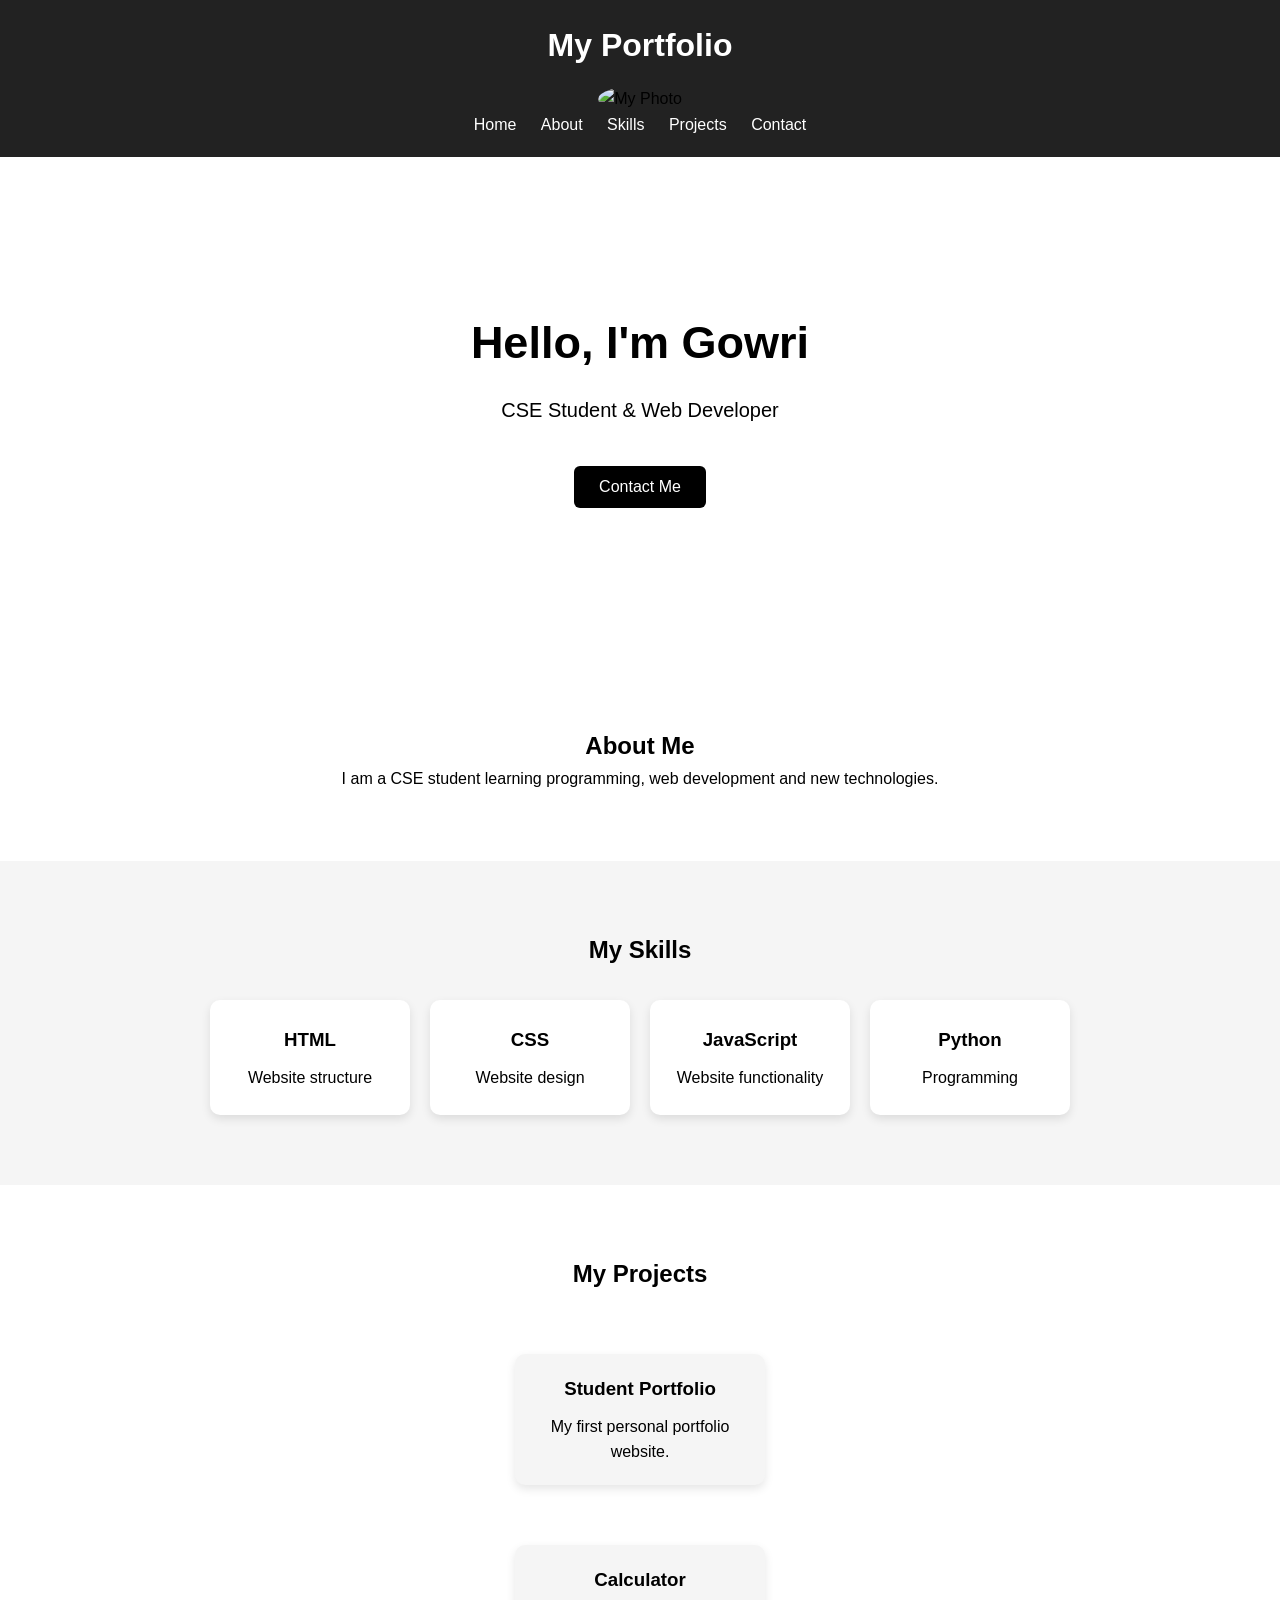
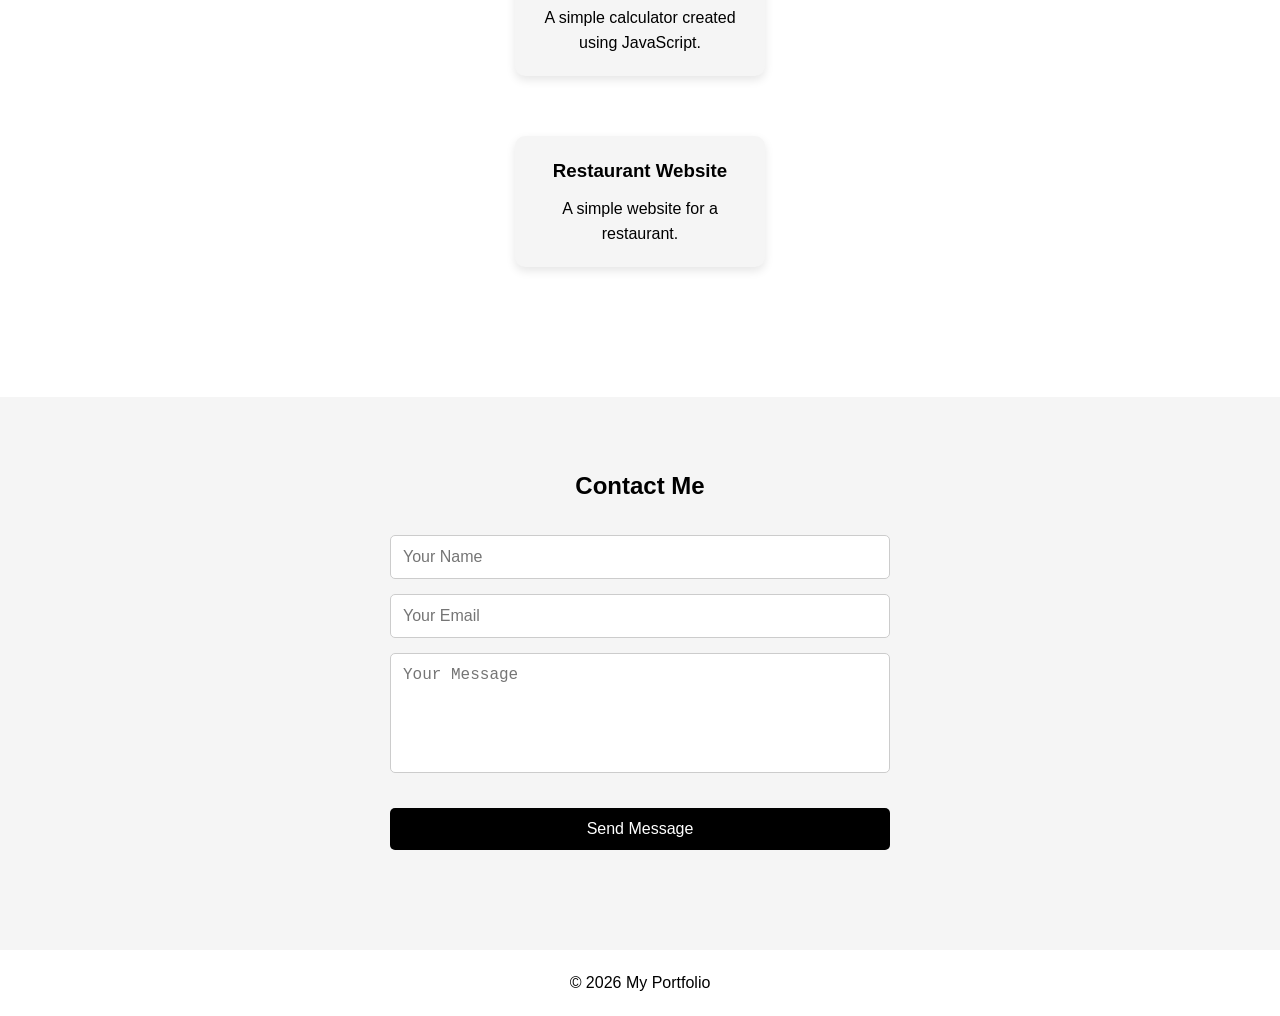
==== index.html @ adc7905e "Update index.html" ====
<!DOCTYPE html>
<html>
<head>
    <title>My Portfolio</title>
    <link rel="stylesheet" href="style.css">
</head>

<body>

    <header>
        <h1>My Portfolio</h1>
<img src="images/myphoto.jpg" alt="My Photo">
        <nav>
            <a href="#home">Home</a>
            <a href="#about">About</a>
            <a href="#skills">Skills</a>
            <a href="#projects">Projects</a>
            <a href="#contact">Contact</a>
        </nav>
    </header>

    <section id="home">
        <h2>Hello, I'm Gowri</h2>
        <p>CSE Student & Web Developer</p>
        <button onclick="showMessage()">Contact Me</button>
    </section>

    <section id="about">
        <h2>About Me</h2>
        <p>
            I am a CSE student learning programming,
            web development and new technologies.
        </p>
    </section>

    <section id="skills">

    <h2>My Skills</h2>

    <div class="skills-container">

        <div class="skill">
            <h3>HTML</h3>
            <p>Website structure</p>
        </div>

        <div class="skill">
            <h3>CSS</h3>
            <p>Website design</p>
        </div>

        <div class="skill">
            <h3>JavaScript</h3>
            <p>Website functionality</p>
        </div>

        <div class="skill">
            <h3>Python</h3>
            <p>Programming</p>
        </div>

    </div>

</section>

    <section id="projects">

    <h2>My Projects</h2>

    <div class="projects-container">

        <div class="project">
            <h3>Student Portfolio</h3>
            <p>My first personal portfolio website.</p>
        </div>

        <div class="project">
            <h3>Calculator</h3>
            <p>A simple calculator created using JavaScript.</p>
        </div>

        <div class="project">
            <h3>Restaurant Website</h3>
            <p>A simple website for a restaurant.</p>
        </div>

    </div>

</section>

    <section id="contact">

    <h2>Contact Me</h2>

    <form onsubmit="sendMessage(event)">

        <input type="text" placeholder="Your Name">

        <input type="email" placeholder="Your Email">

        <textarea placeholder="Your Message"></textarea>

        <button type="submit">Send Message</button>

    </form>

</section>

    <footer>
        <p>© 2026 My Portfolio</p>
    </footer>

    <script src="script.js"></script>

</body>
</html>
---- style.css ----
* {
    margin: 0;
    padding: 0;
    box-sizing: border-box;
}

body {
    font-family: Arial, sans-serif;
    line-height: 1.6;
}

header {
    padding: 20px;
    text-align: center;
    background: #222;
}

header h1 {
    color: white;
    margin-bottom: 15px;
}

nav a {
    color: white;
    text-decoration: none;
    margin: 10px;
}

section {
    padding: 70px 10%;
    text-align: center;
}

#home {
    min-height: 500px;
    display: flex;
    flex-direction: column;
    justify-content: center;
    align-items: center;
}

#home h2 {
    font-size: 45px;
    margin-bottom: 10px;
}

button {
    margin-top: 20px;
    padding: 12px 25px;
    border: none;
    border-radius: 5px;
    cursor: pointer;
}

ul {
    list-style: none;
    margin-top: 20px;
}

li {
    margin: 10px;
}

#projects div {
    margin: 20px auto;
    padding: 20px;
    max-width: 500px;
}

footer {
    padding: 20px;
    text-align: center;
}
@media (max-width: 600px) {

    nav a {
        display: block;
        margin: 8px;
    }

    #home h2 {
        font-size: 32px;
    }

    section {
        padding: 50px 5%;
    }

}
img {
    width: 250px;
    height: 250px;
    object-fit: cover;
    border-radius: 50%;
}
#home h2 {
    font-size: 45px;
    margin-bottom: 15px;
}

#home p {
    font-size: 20px;
    margin-bottom: 20px;
}

#home button {
    background: black;
    color: white;
    padding: 12px 25px;
    border: none;
    border-radius: 6px;
    cursor: pointer;
    font-size: 16px;
}

#home button:hover {
    background: gray;
}
#skills {
    background: #f5f5f5;
}

.skills-container {
    display: flex;
    justify-content: center;
    gap: 20px;
    flex-wrap: wrap;
    margin-top: 30px;
}

.skill {
    width: 200px;
    padding: 25px;
    background: white;
    border-radius: 10px;
    box-shadow: 0 4px 10px rgba(0,0,0,0.1);
}

.skill h3 {
    margin-bottom: 10px;
}
#projects {
    background: #ffffff;
}

.projects-container {
    display: flex;
    justify-content: center;
    gap: 20px;
    flex-wrap: wrap;
    margin-top: 30px;
}

.project {
    width: 250px;
    padding: 25px;
    background: #f5f5f5;
    border-radius: 10px;
    box-shadow: 0 4px 10px rgba(0,0,0,0.1);
}

.project h3 {
    margin-bottom: 10px;
}
#contact {
    background: #f5f5f5;
}

#contact form {
    max-width: 500px;
    margin: 30px auto;
    display: flex;
    flex-direction: column;
    gap: 15px;
}

#contact input,
#contact textarea {
    padding: 12px;
    border: 1px solid #ccc;
    border-radius: 5px;
    font-size: 16px;
}

#contact textarea {
    height: 120px;
    resize: none;
}

#contact button {
    padding: 12px;
    background: black;
    color: white;
    border: none;
    border-radius: 5px;
    cursor: pointer;
    font-size: 16px;
}
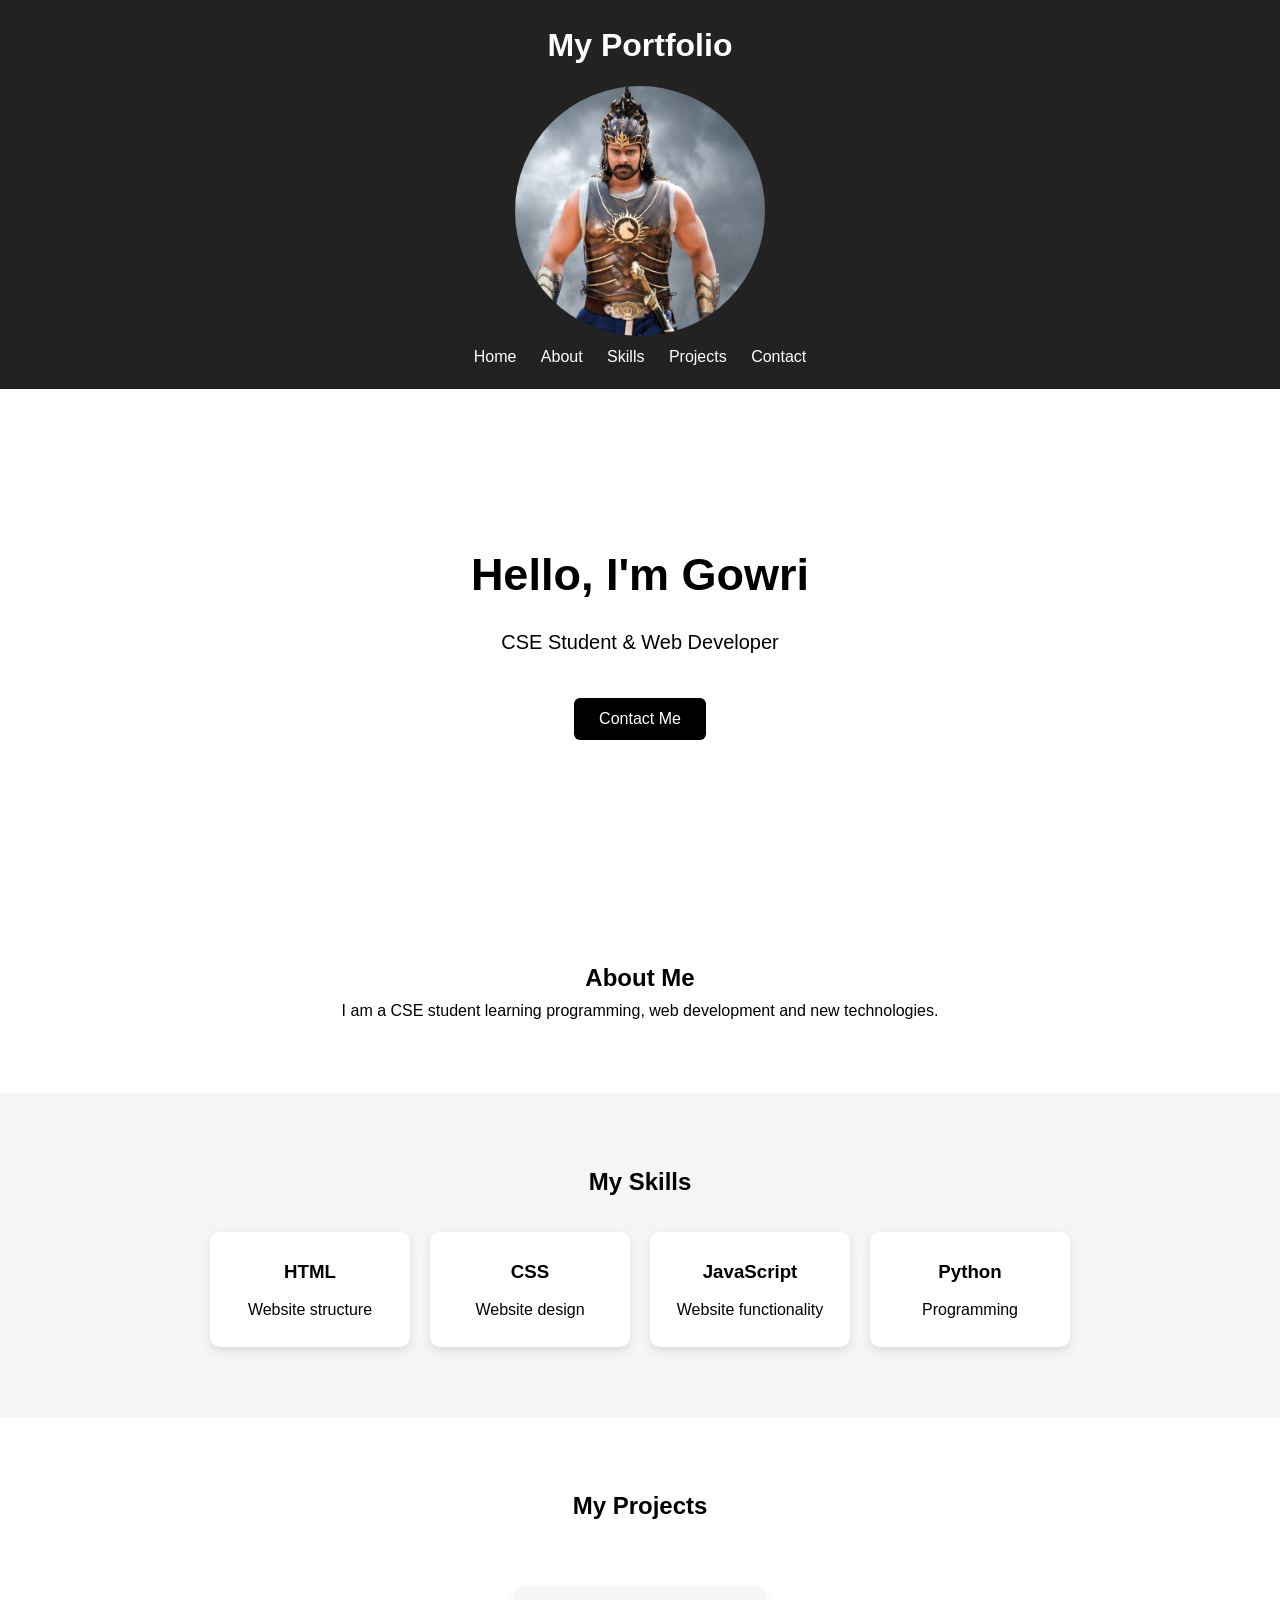
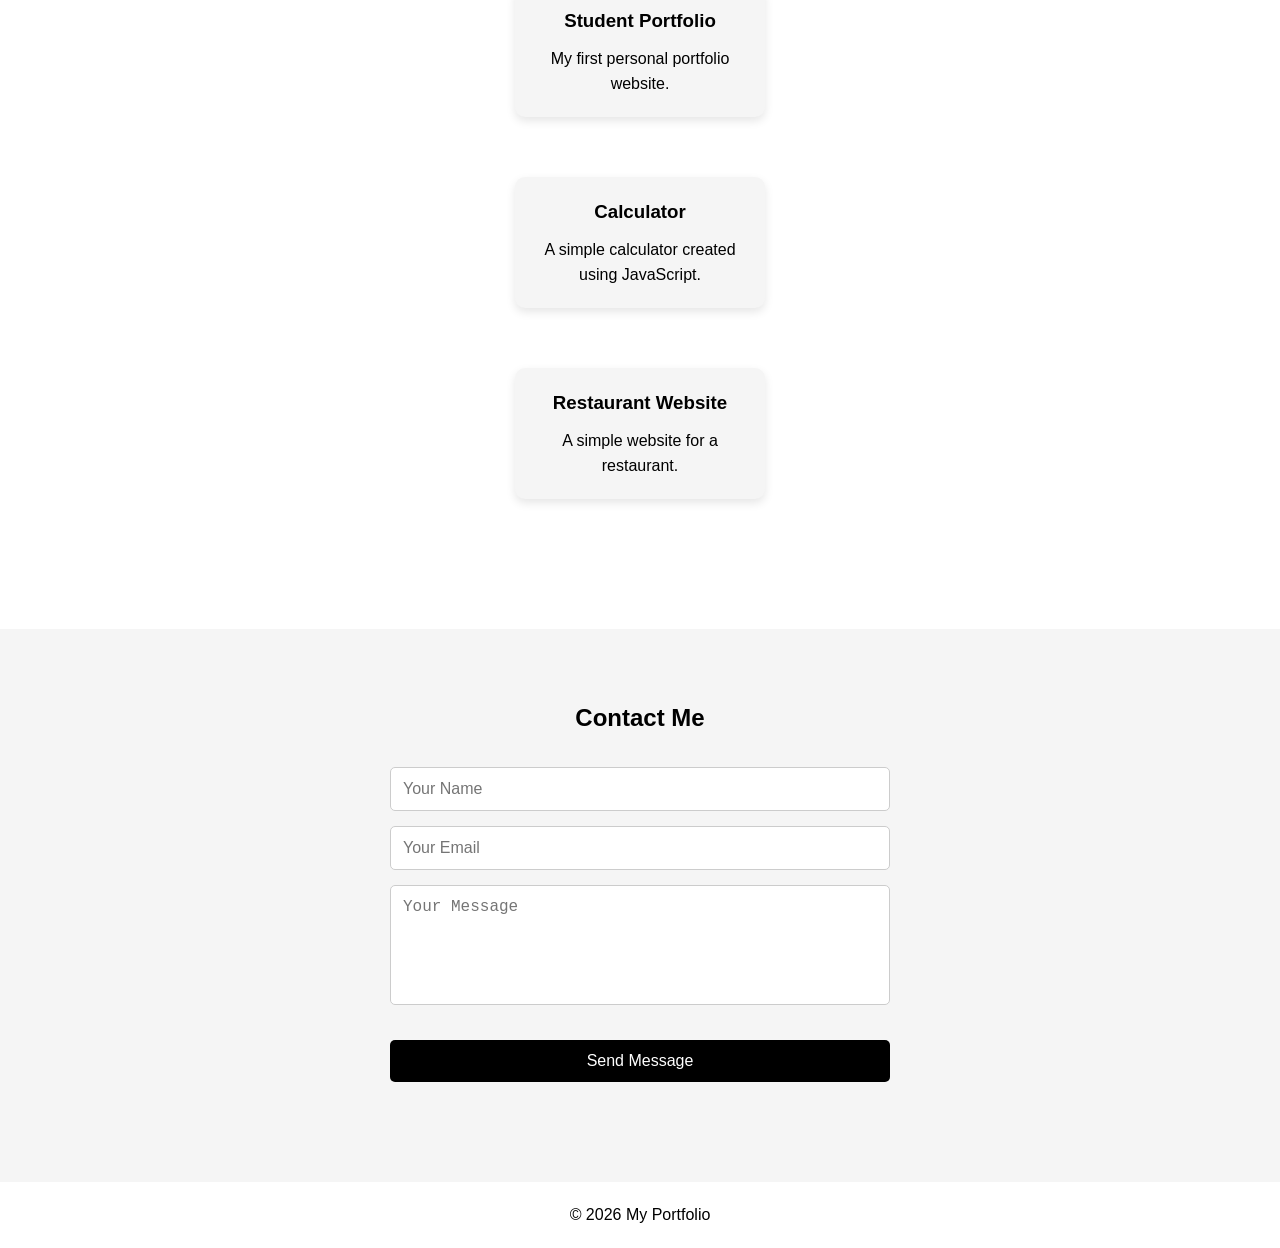
==== commit 8e3734d9: "Update index.html" ====
--- a/index.html
+++ b/index.html
@@ -9,7 +9,7 @@
 
     <header>
         <h1>My Portfolio</h1>
-<img src="images/myphoto.jpg" alt="My Photo">
+<img src="myphoto.jpg" alt="My Photo">
         <nav>
             <a href="#home">Home</a>
             <a href="#about">About</a>
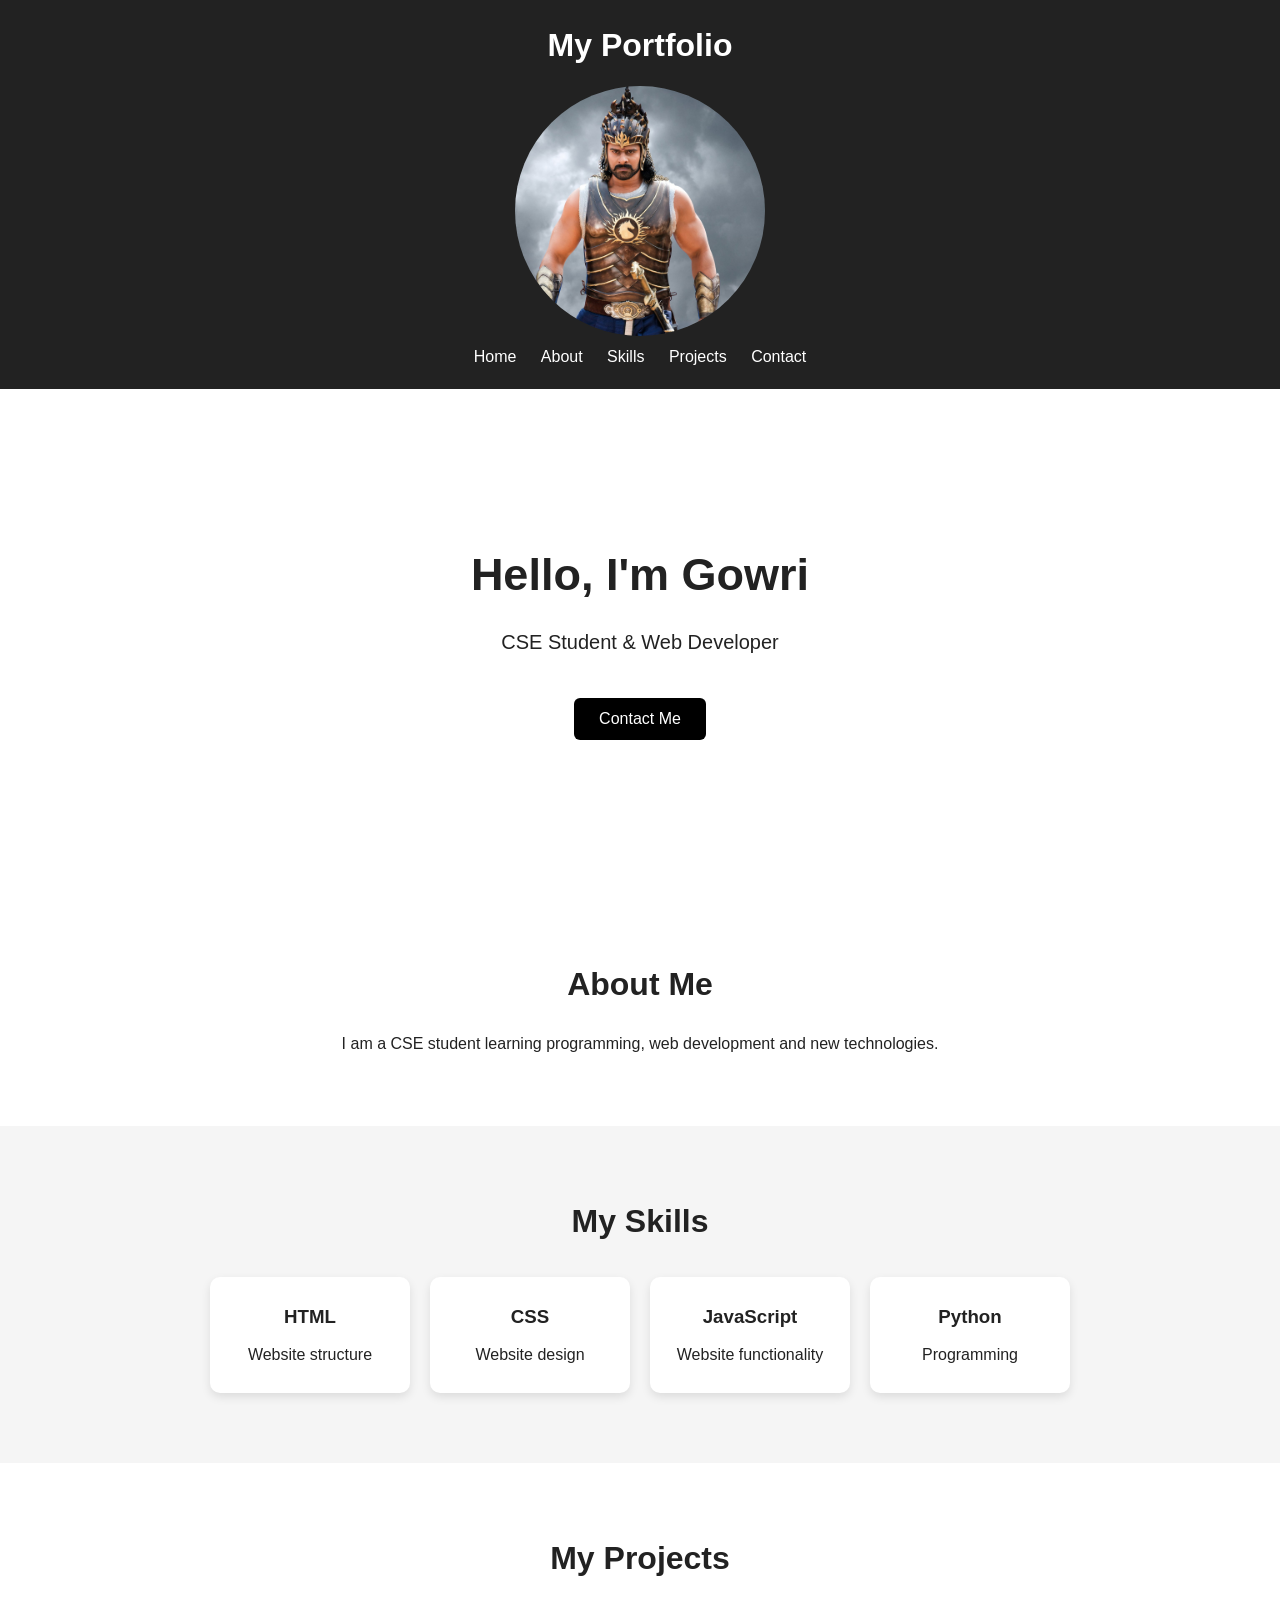
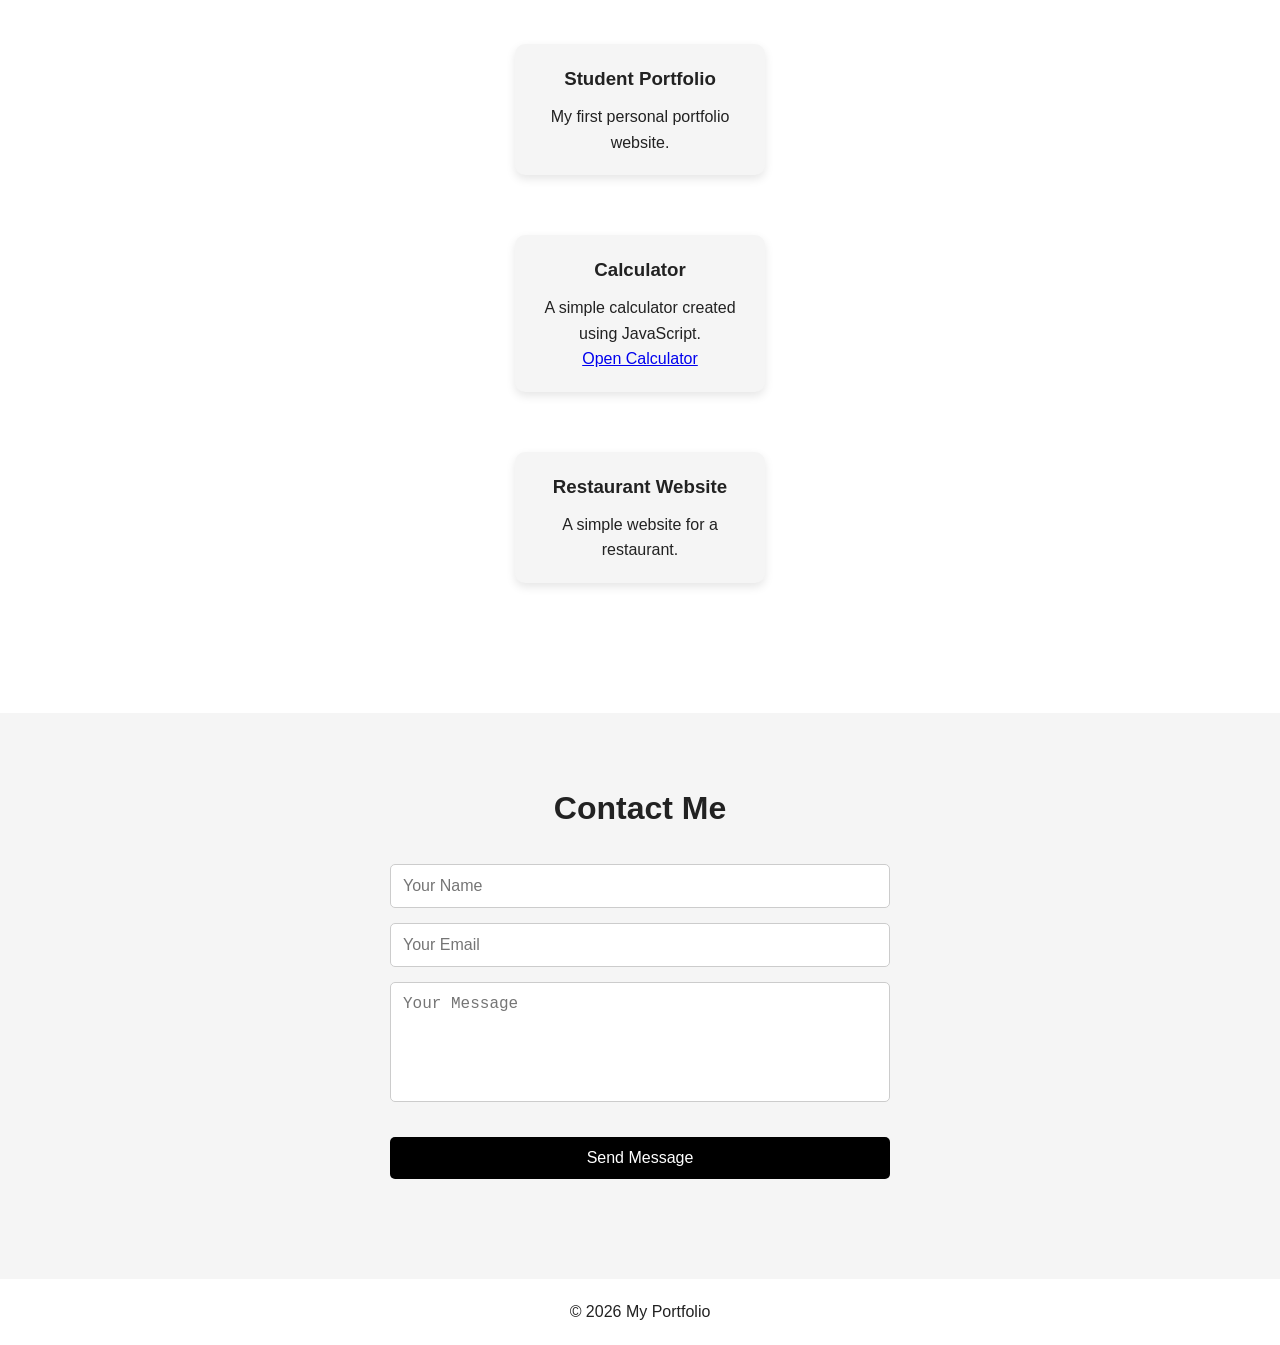
==== commit 79ec59c3: "Add link to open calculator in projects section Added a link to open the calculator in the projects " ====
--- a/index.html
+++ b/index.html
@@ -77,6 +77,7 @@
         <div class="project">
             <h3>Calculator</h3>
             <p>A simple calculator created using JavaScript.</p>
+                <a href="calculator.html">Open Calculator</a>
         </div>
 
         <div class="project">
--- a/style.css
+++ b/style.css
@@ -1,3 +1,6 @@
+html {
+    scroll-behavior: smooth;
+}
 * {
     margin: 0;
     padding: 0;
@@ -195,4 +198,104 @@
     border-radius: 5px;
     cursor: pointer;
     font-size: 16px;
+}
+body {
+    background: #ffffff;
+    color: #222;
+}
+
+section h2 {
+    font-size: 32px;
+    margin-bottom: 20px;
+}
+
+nav a {
+    transition: 0.3s;
+}
+
+nav a:hover {
+    color: #00aaff;
+}
+
+.skill,
+.project {
+    transition: 0.3s;
+}
+
+.skill:hover,
+.project:hover {
+    transform: translateY(-8px);
+}
+@media (max-width: 600px) {
+
+    header {
+        padding: 15px;
+    }
+
+    nav a {
+        display: block;
+        margin: 8px;
+    }
+
+    section {
+        padding: 50px 20px;
+    }
+
+    #home h2 {
+        font-size: 32px;
+    }
+
+    #home p {
+        font-size: 18px;
+    }
+
+    img {
+        width: 180px;
+        height: 180px;
+    }
+
+    .skill,
+    .project {
+        width: 100%;
+        max-width: 300px;
+    }
+
+}
+#calculator {
+    max-width: 350px;
+    margin: 80px auto;
+    padding: 25px;
+    text-align: center;
+}
+
+#calculator h1 {
+    margin-bottom: 20px;
+}
+
+#display {
+    width: 100%;
+    height: 60px;
+    margin-bottom: 15px;
+    padding: 10px;
+    font-size: 25px;
+    text-align: right;
+    box-sizing: border-box;
+}
+
+.calculator-buttons {
+    display: grid;
+    grid-template-columns: repeat(4, 1fr);
+    gap: 10px;
+}
+
+.calculator-buttons button {
+    height: 55px;
+    font-size: 20px;
+    border: none;
+    border-radius: 8px;
+    cursor: pointer;
+}
+
+.calculator-buttons button:hover {
+    transform: scale(1.05);
 }
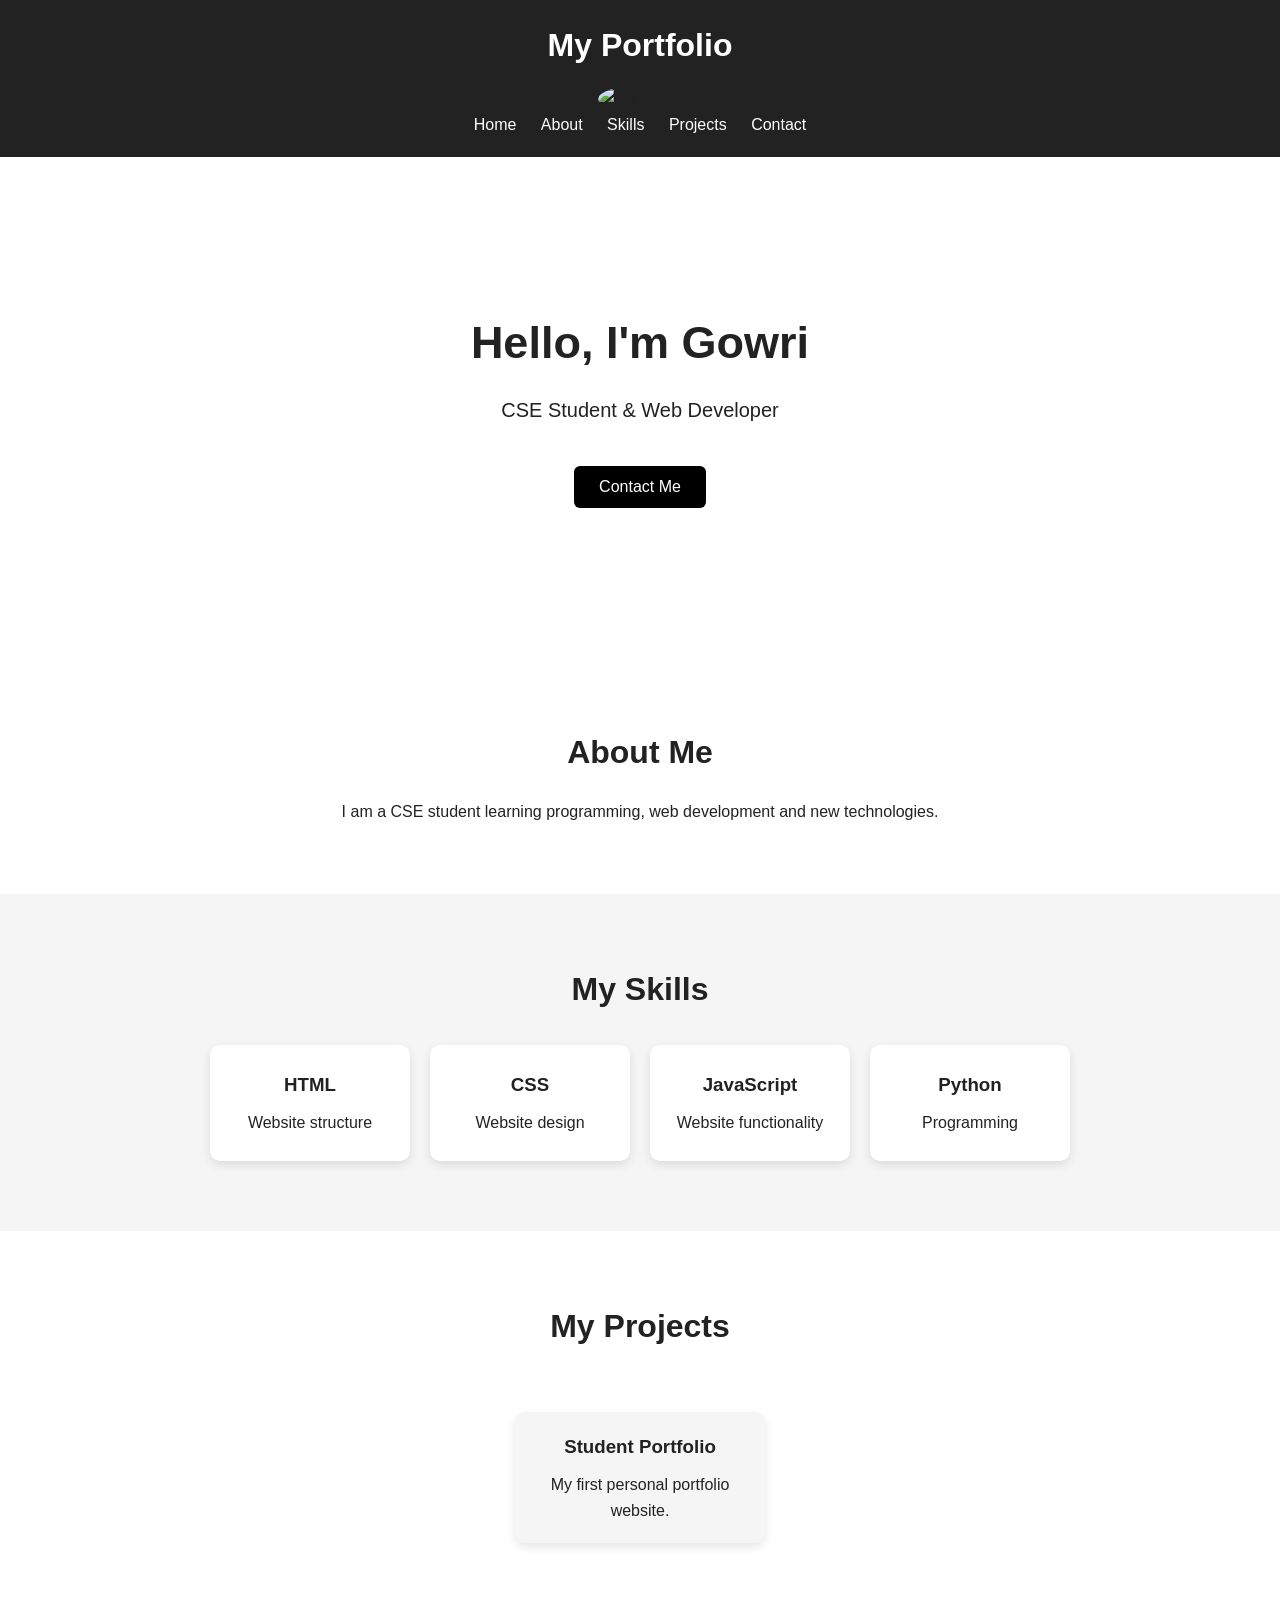
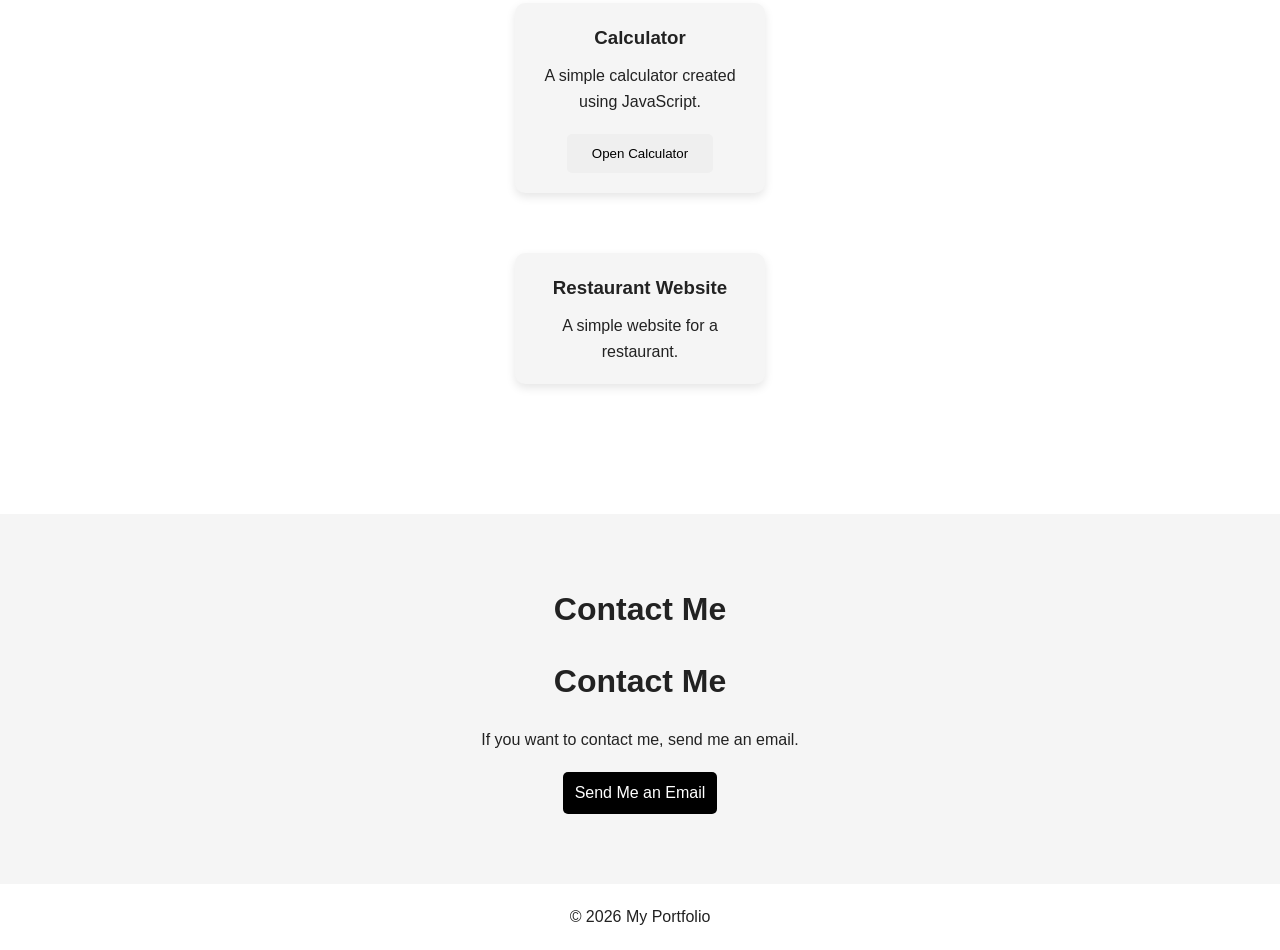
==== commit 36c63274: "update contact section" ====
--- a/index.html
+++ b/index.html
@@ -9,7 +9,7 @@
 
     <header>
         <h1>My Portfolio</h1>
-<img src="myphoto.jpg" alt="My Photo">
+<img src="images/myphoto.jpg" alt="My Photo">
         <nav>
             <a href="#home">Home</a>
             <a href="#about">About</a>
@@ -74,11 +74,14 @@
             <p>My first personal portfolio website.</p>
         </div>
 
-        <div class="project">
-            <h3>Calculator</h3>
-            <p>A simple calculator created using JavaScript.</p>
-                <a href="calculator.html">Open Calculator</a>
-        </div>
+       <div class="project">
+    <h3>Calculator</h3>
+    <p>A simple calculator created using JavaScript.</p>
+
+    <a href="calculator.html">
+        <button>Open Calculator</button>
+    </a>
+</div>
 
         <div class="project">
             <h3>Restaurant Website</h3>
@@ -93,17 +96,17 @@
 
     <h2>Contact Me</h2>
 
-    <form onsubmit="sendMessage(event)">
+<div class="contact-box">
 
-        <input type="text" placeholder="Your Name">
+    <h2>Contact Me</h2>
 
-        <input type="email" placeholder="Your Email">
+    <p>If you want to contact me, send me an email.</p>
 
-        <textarea placeholder="Your Message"></textarea>
+    <a href="mailto:gowrinagasai0@gmail.com">
+        <button>Send Me an Email</button>
+    </a>
 
-        <button type="submit">Send Message</button>
-
-    </form>
+</div>
 
 </section>
 
@@ -114,4 +117,4 @@
     <script src="script.js"></script>
 
 </body>
-</html>
+</html>
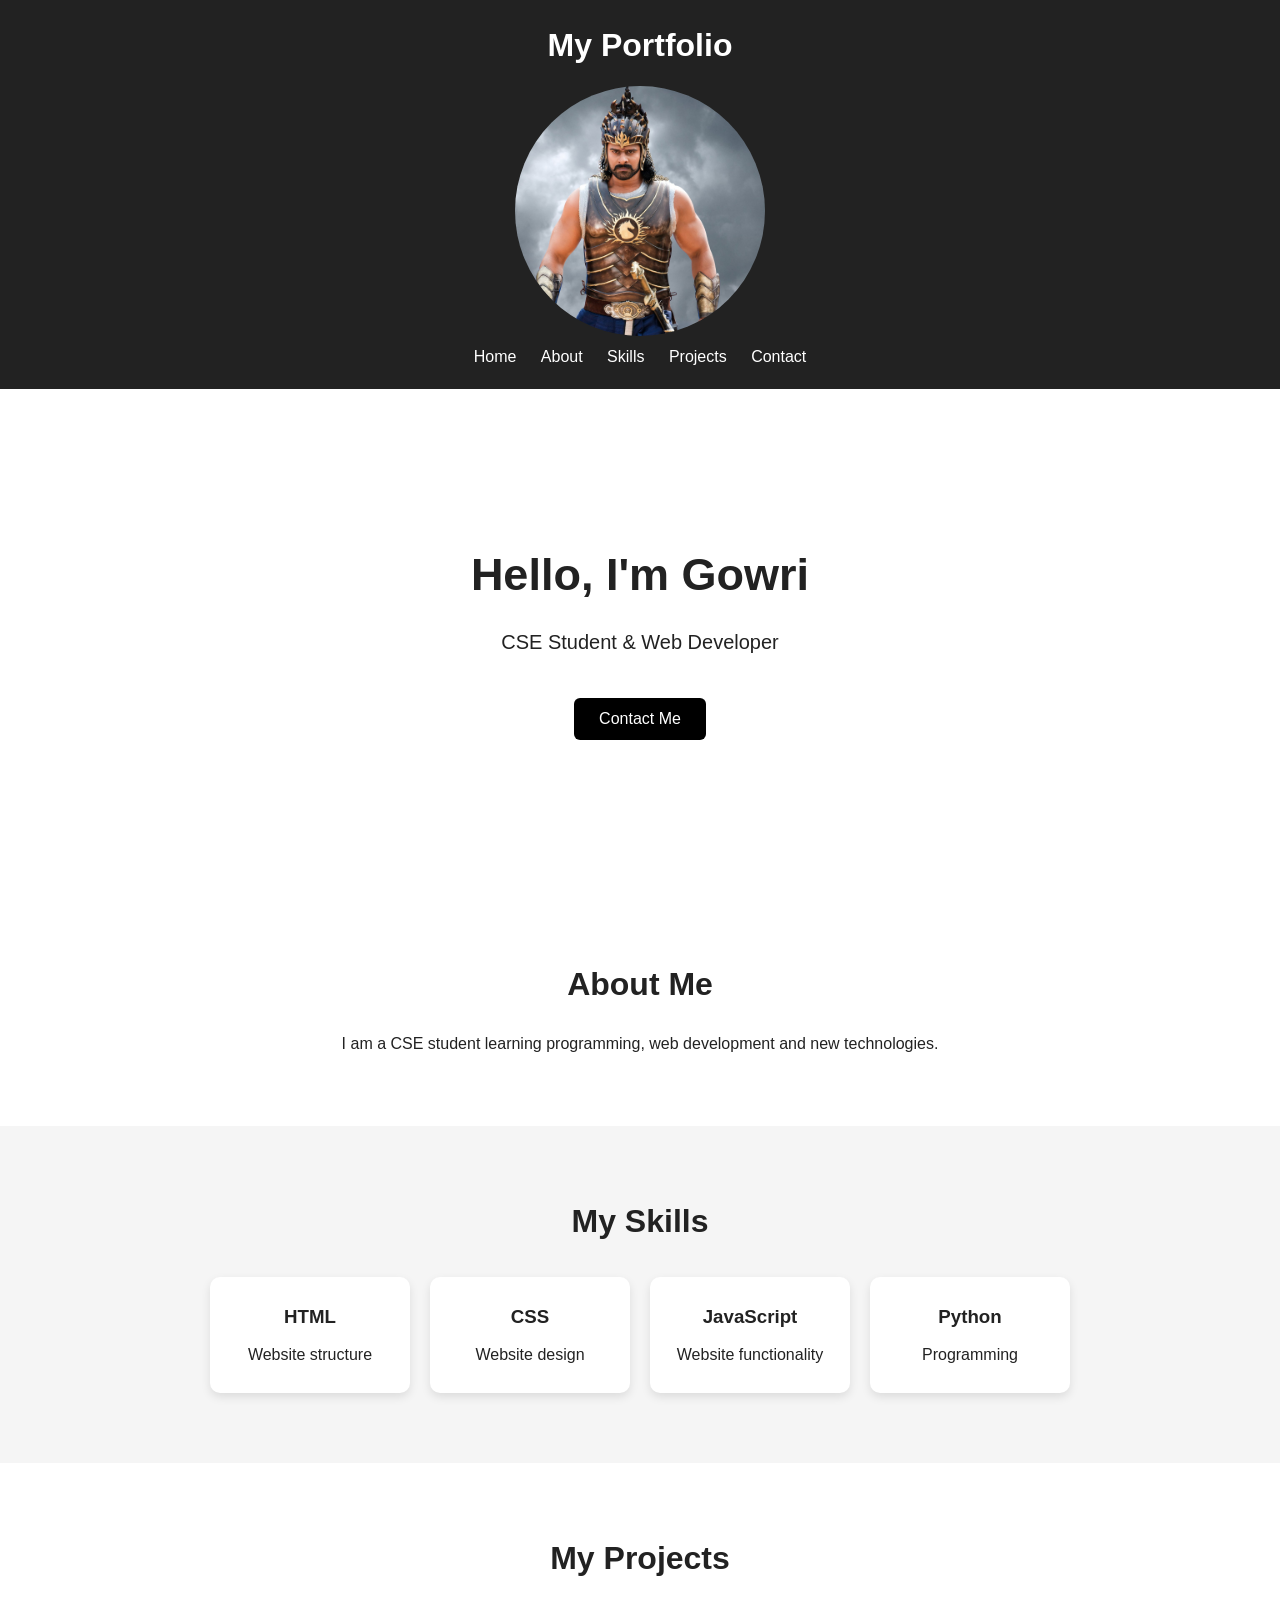
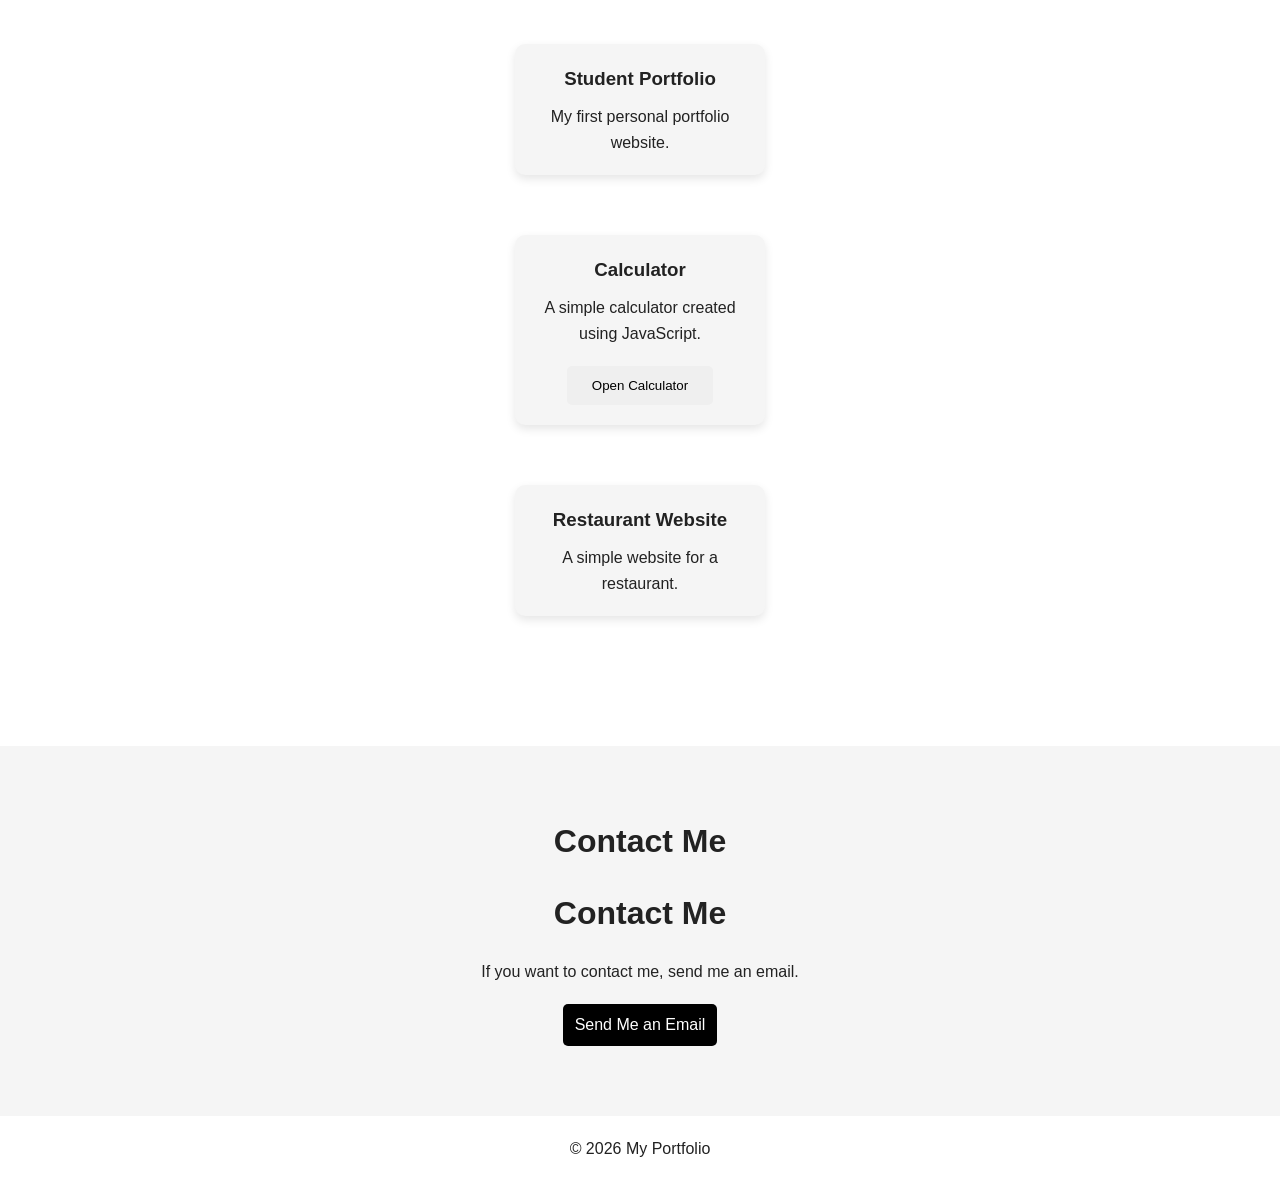
==== commit dd6470b6: "Add files via upload" ====
--- a/index.html
+++ b/index.html
@@ -9,7 +9,7 @@
 
     <header>
         <h1>My Portfolio</h1>
-<img src="images/myphoto.jpg" alt="My Photo">
+<img src="myphoto.jpg" alt="My Photo">
         <nav>
             <a href="#home">Home</a>
             <a href="#about">About</a>
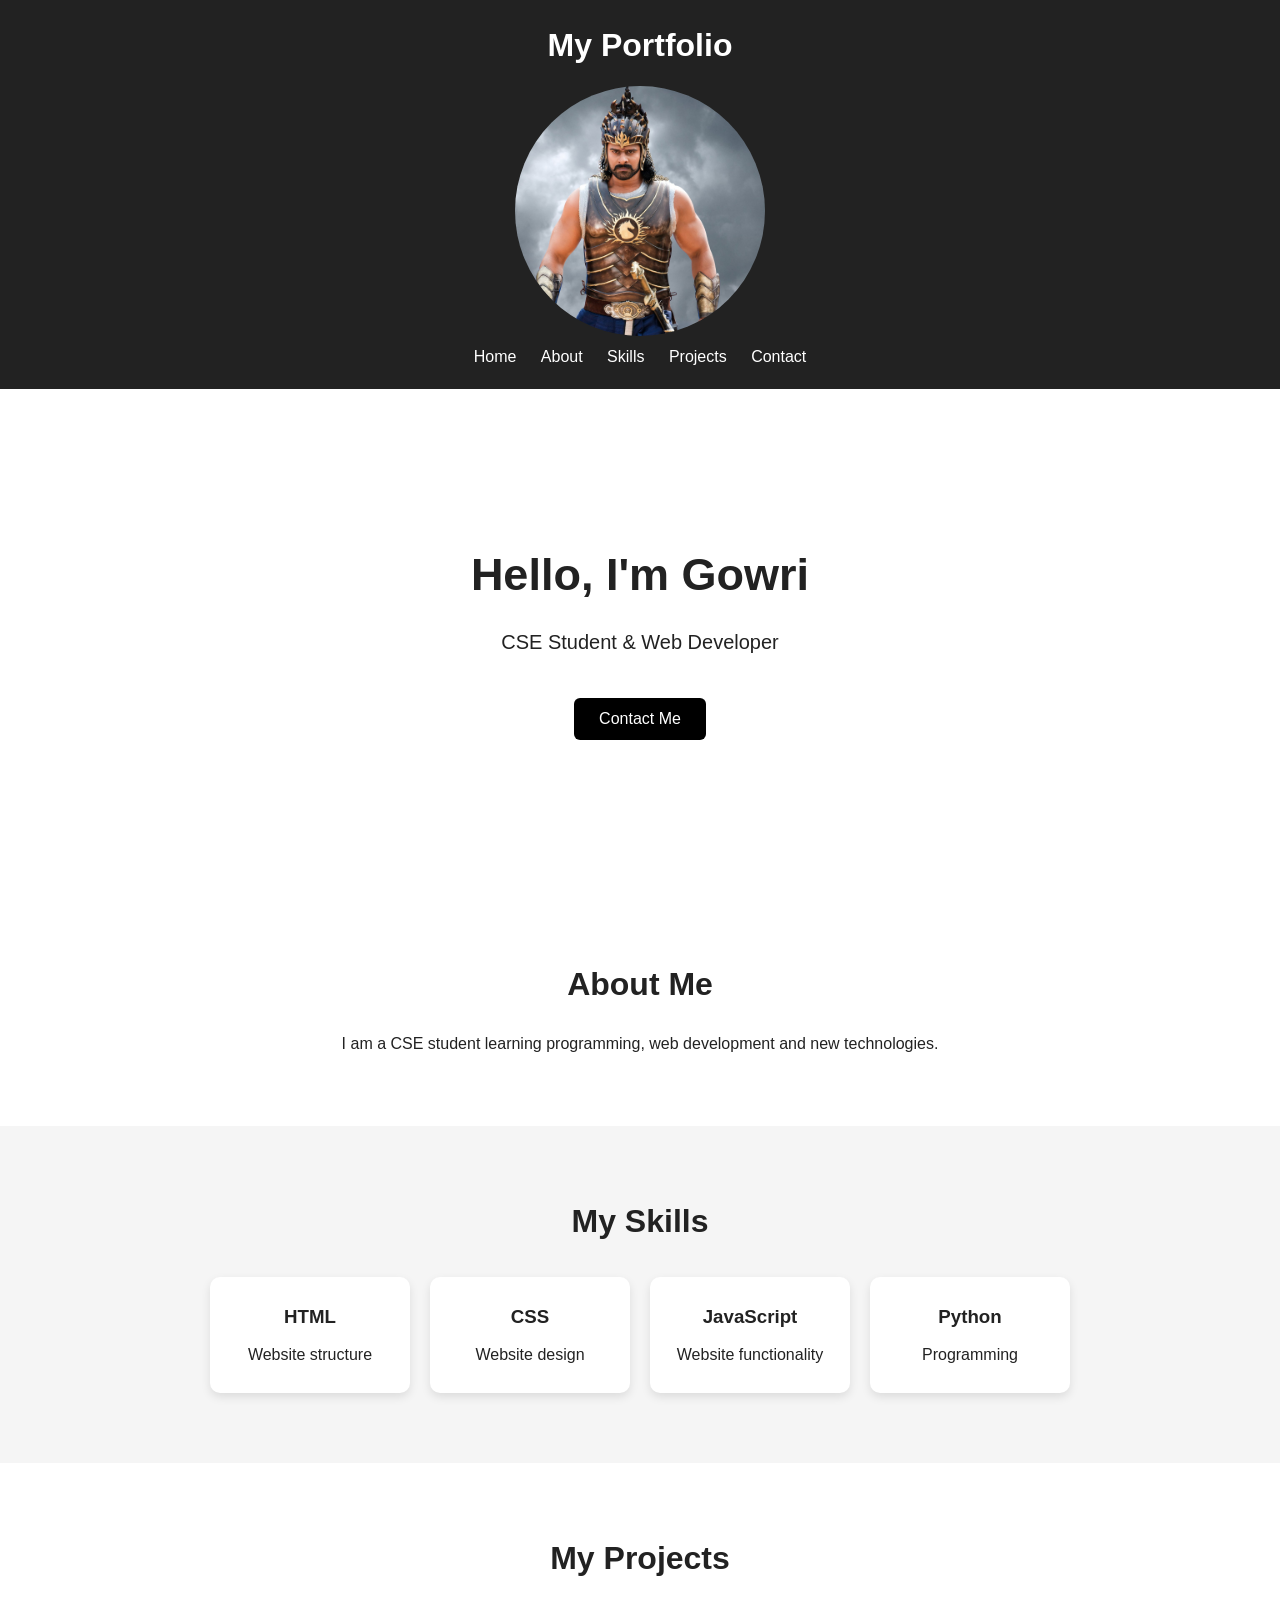
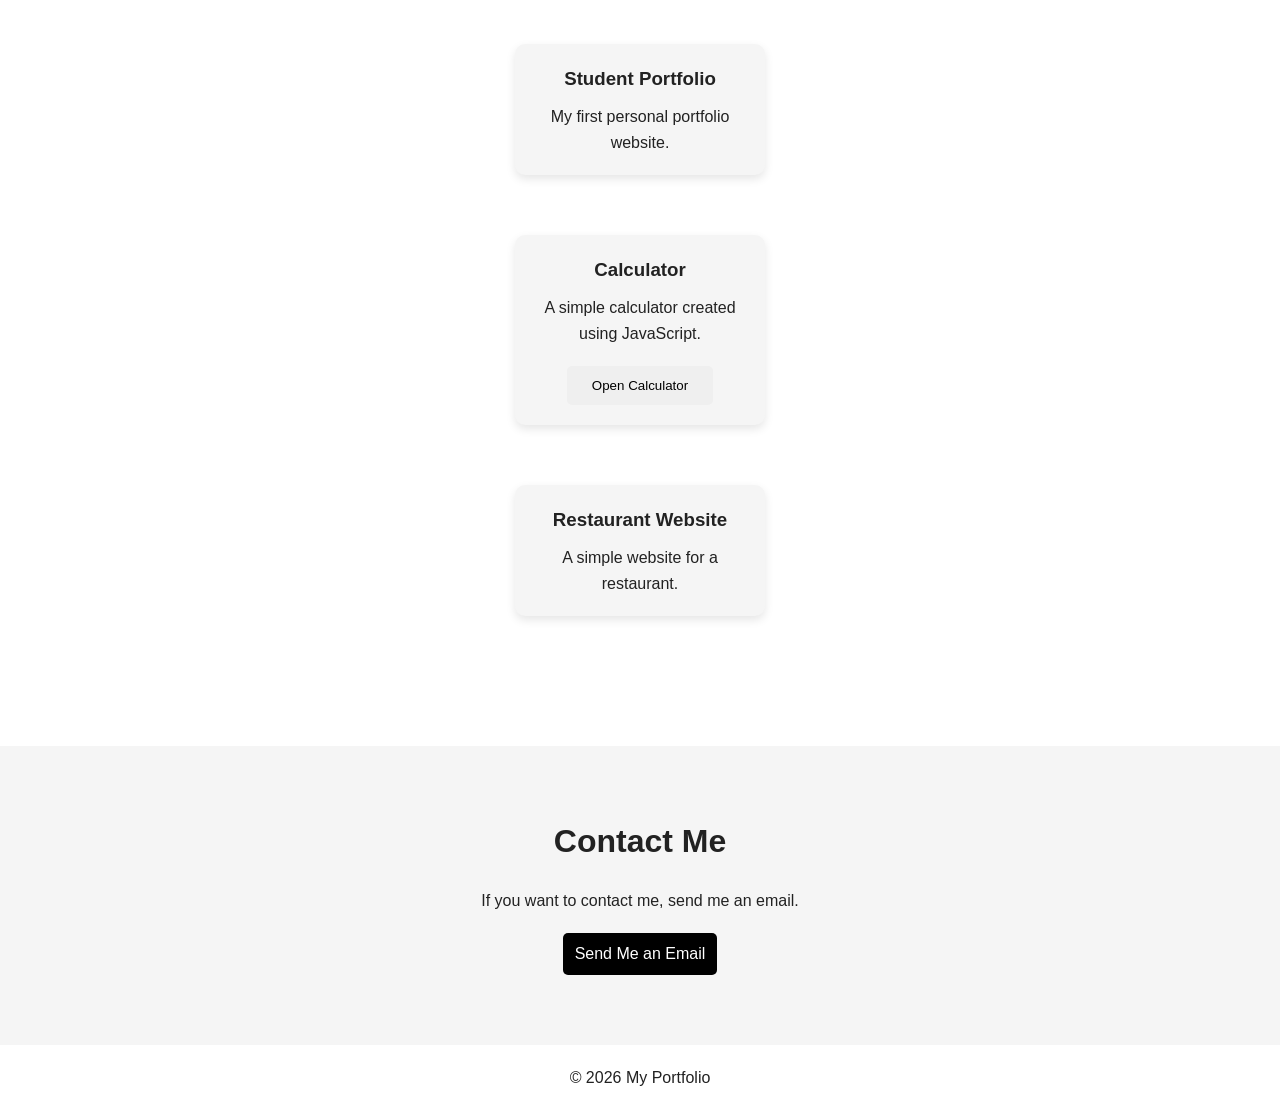
==== commit 02881777: "Add files via upload" ====
--- a/index.html
+++ b/index.html
@@ -98,7 +98,6 @@
 
 <div class="contact-box">
 
-    <h2>Contact Me</h2>
 
     <p>If you want to contact me, send me an email.</p>
 
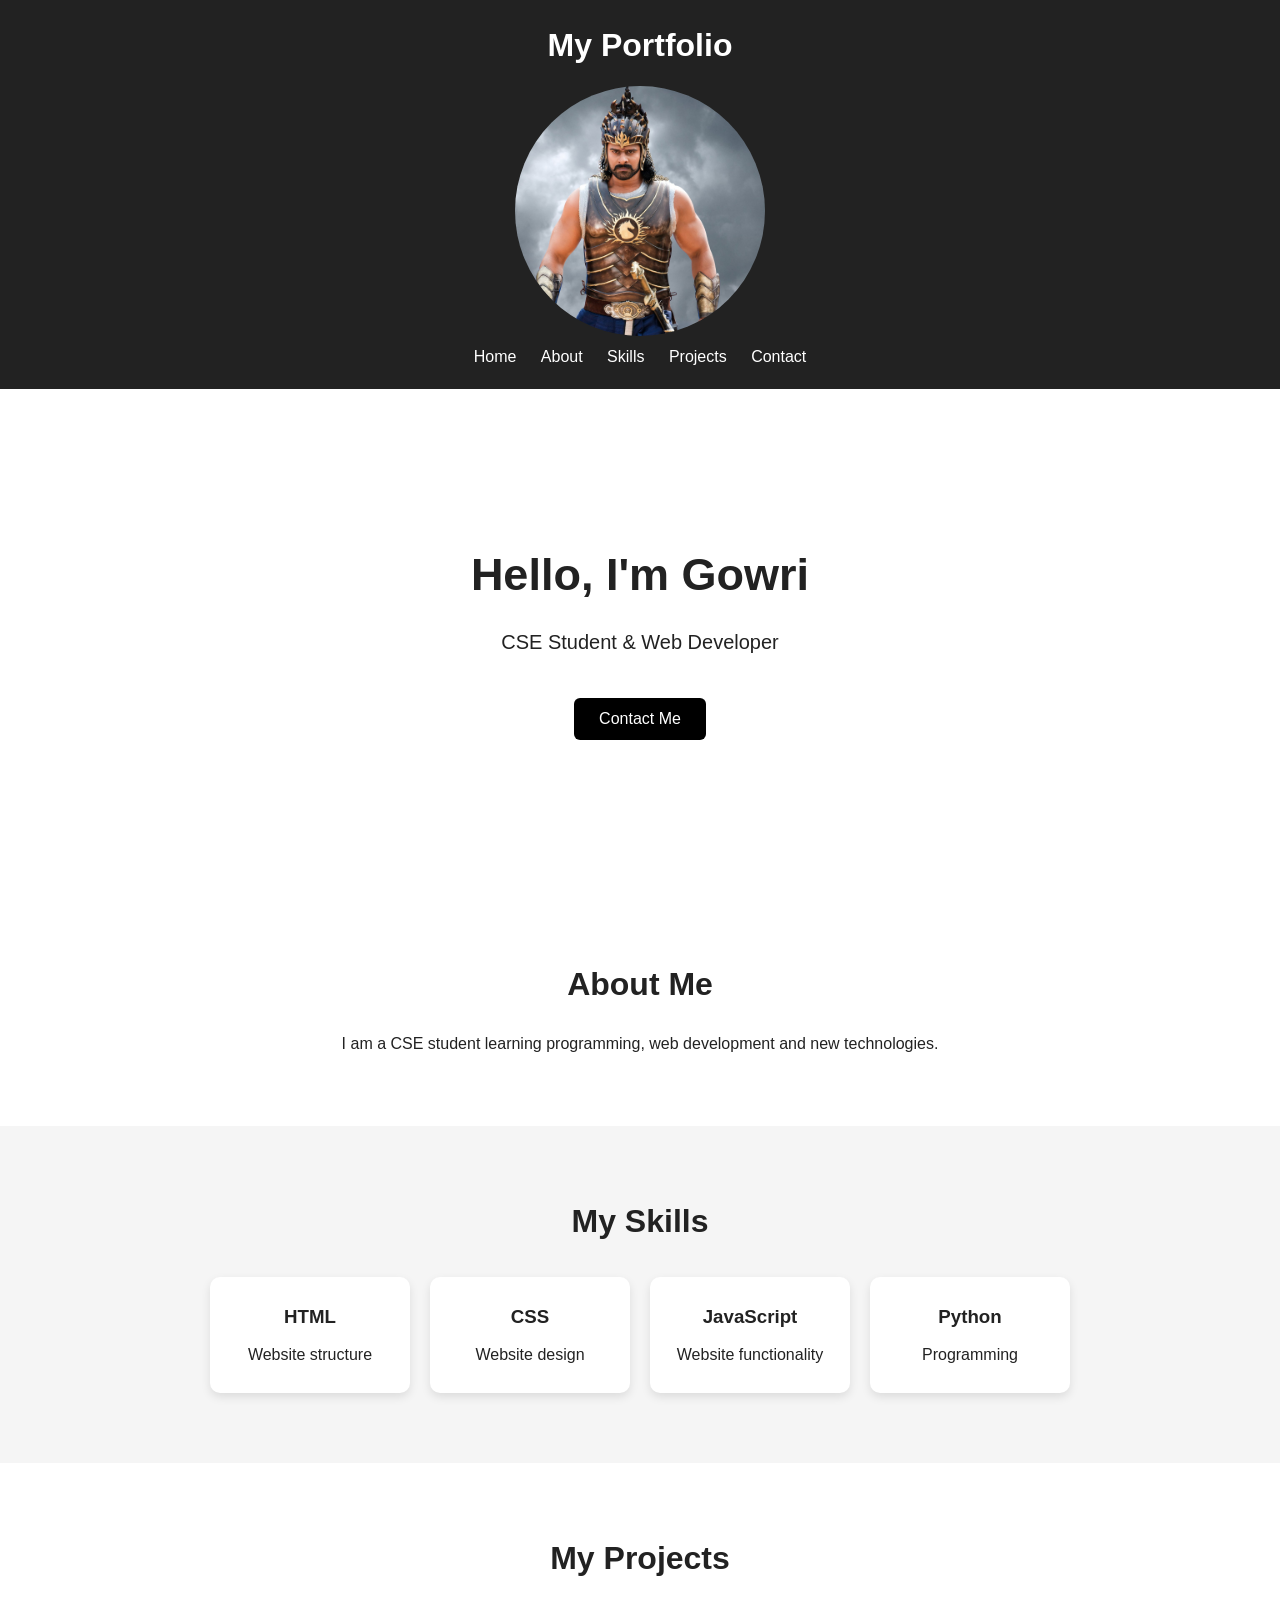
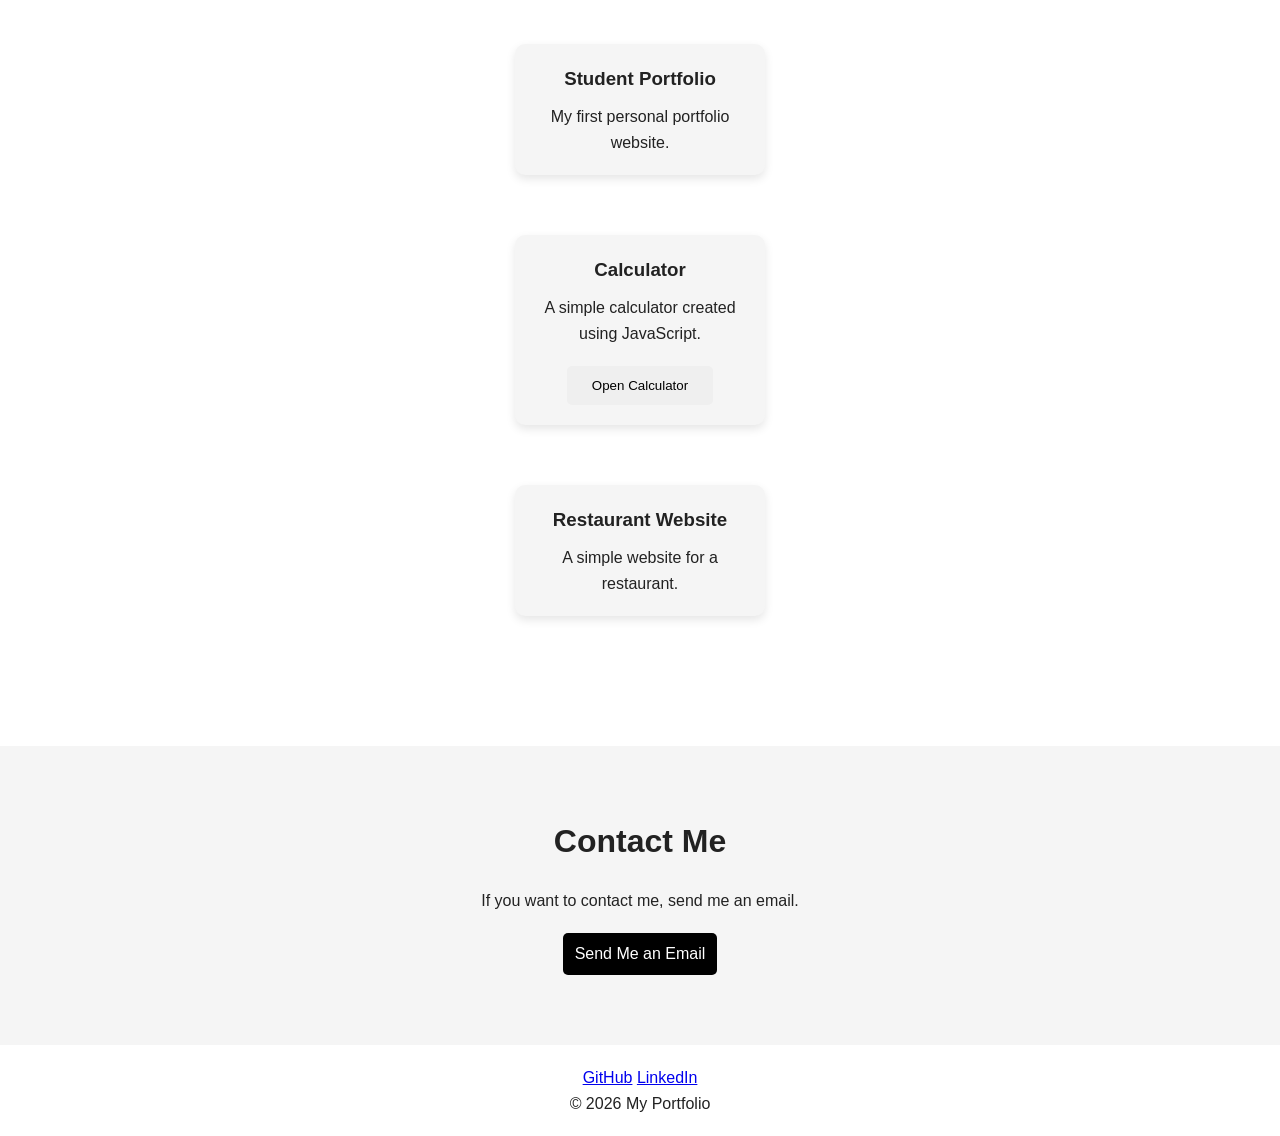
==== commit 0669082e: "Add files via upload" ====
--- a/index.html
+++ b/index.html
@@ -110,6 +110,10 @@
 </section>
 
     <footer>
+        <div class="social-links">
+    <a href="https://github.com/" target="_blank">GitHub</a>
+    <a href="https://www.linkedin.com/" target="_blank">LinkedIn</a>
+</div>
         <p>© 2026 My Portfolio</p>
     </footer>
 
